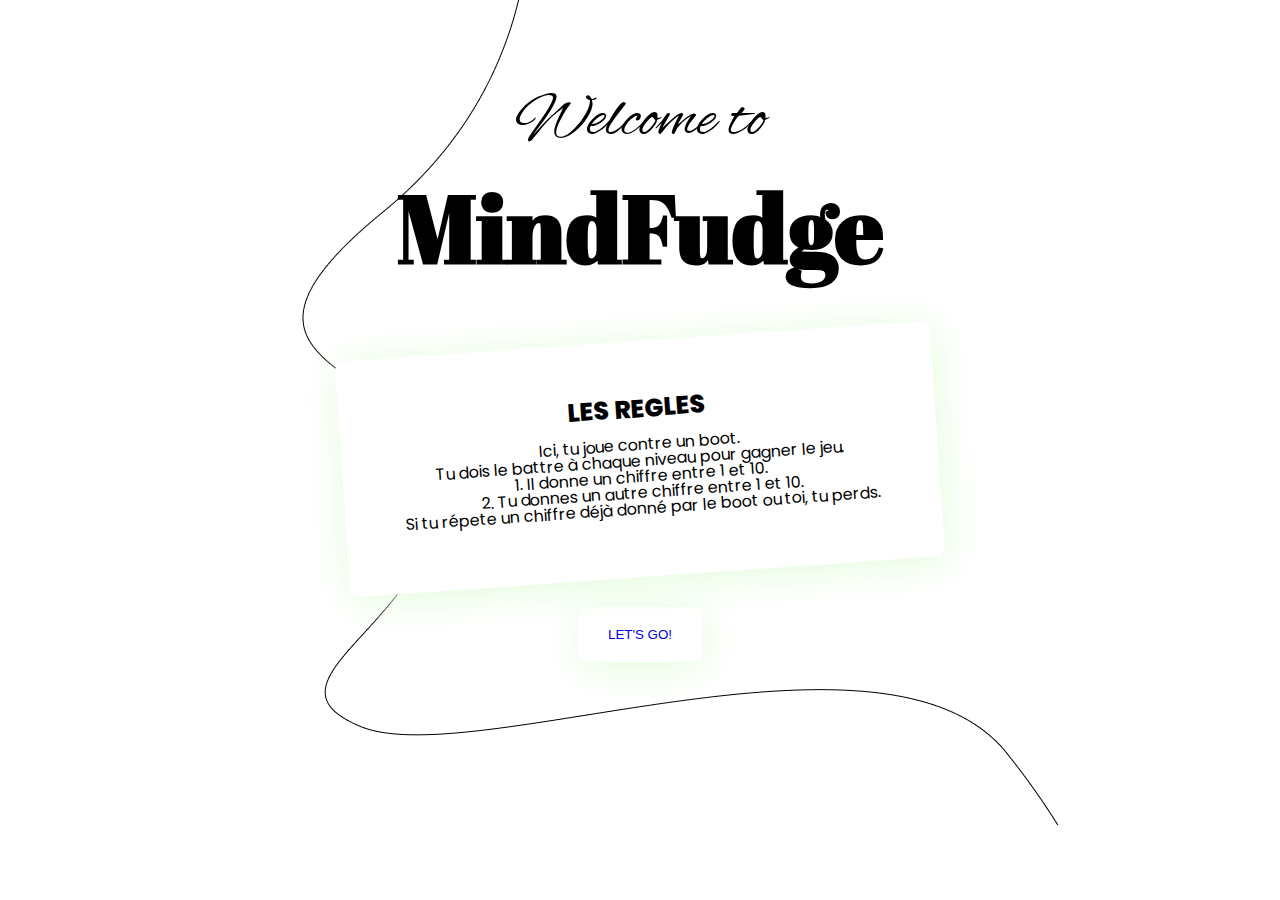
==== index.html @ 3fdd3903 "day1 update" ====
<!DOCTYPE html>
<html lang="en">
  <head>
    <meta charset="UTF-8" />
    <meta http-equiv="X-UA-Compatible" content="IE=edge" />
    <meta name="viewport" content="width=device-width, initial-scale=1.0" />
    <title>Game</title>
    <link rel="stylesheet" href="./css/style.css" />
    <script type="module" src="./indexaccueil.js"></script>
  </head>
  <body>
    <section id="hi">
      <p id="welcome">Welcome to</p>
      <h1 class="nameGame">MindFudge</h1>
      <div id="cartouche">
          <p>LES REGLES</p>
          <p>
            Ici, tu joue contre un boot.<br>
            Tu dois le battre à chaque niveau pour gagner le jeu.<br>
            1. Il donne un chiffre entre 1 et 10.<br> 
            2. Tu donnes un autre chiffre entre 1 et 10.<br>
            Si tu répete un chiffre déjà donné par le boot ou toi, tu perds.
          </p>
      </div>
    </section>
    <button id="letsGo"><a href="./levels.html">LET'S GO!</a></button>

    
  </body>
</html>
---- css/style.css ----
@import url('https://fonts.googleapis.com/css2?family=Alex+Brush&display=swap');
@import url('https://fonts.googleapis.com/css2?family=Abril+Fatface&display=swap');
@import url('https://fonts.googleapis.com/css2?family=Poppins:ital,wght@0,100;0,200;0,300;0,400;0,500;0,600;0,700;0,800;0,900;1,100;1,200;1,300;1,400;1,500;1,600;1,700;1,800;1,900&display=swap');

*{
    text-align: center;
    padding: 0;
    margin: 0;
    box-sizing: border-box;
}

body{
    background-color: rgb(255, 255, 255);
    background-image: url("./img/Vector\ 1.png");
    object-fit: cover;
    background-repeat: no-repeat;
    background-position: right 35% bottom 45%;
}

#welcome{
    font-family: "Alex Brush";
    font-size: 65px;
}

.nameGame{
    font-family: "Abril Fatface";
    font-size: 95px;
    margin-bottom: 50px;
}

#hi{
    display: flex;
    flex-direction: column;
    justify-content: center;
    align-content: center;
    margin-top: 80px;
}

#cartouche{
    font-family: "Poppins";
    width: fit-content;
    padding: 50px;
    margin: 0 auto;
    box-shadow: 2px 5px 40px  rgb(227, 252, 220);
    border-radius: 10px;
    transform: rotate(-4deg);
    line-height: 16px;
    background-color: rgb(255, 255, 255);
}

#cartouche p{
    padding: 10px;
}

#cartouche p:first-child{
    font-size: 25px;
    font-weight: 800;
}

#letsGo{
    border: none;
    padding: 20px 30px;
    margin-top: 30px;
    box-shadow: 2px 5px 40px  rgb(227, 252, 220);
    border-radius: 10px;
    background-color:  rgb(255, 255, 255);
    
}

#letsGo a{
    text-decoration: none;
}
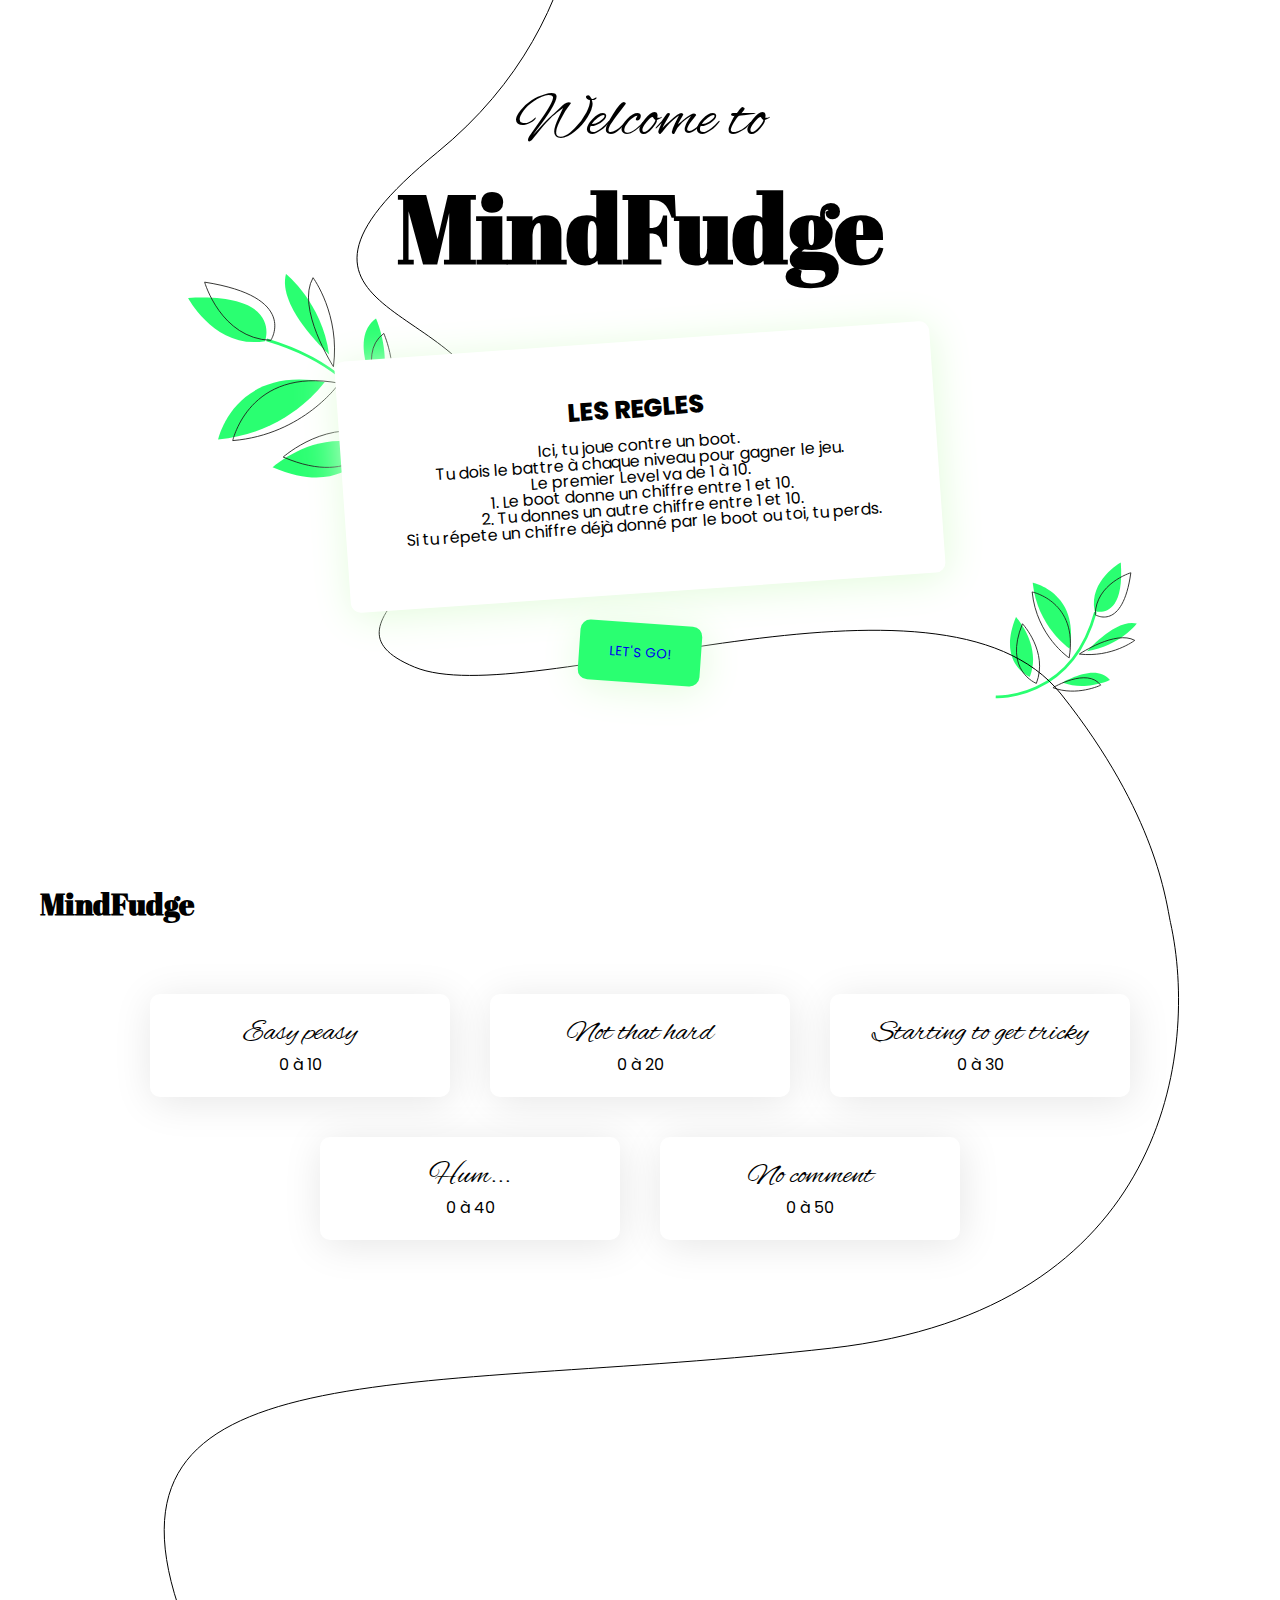
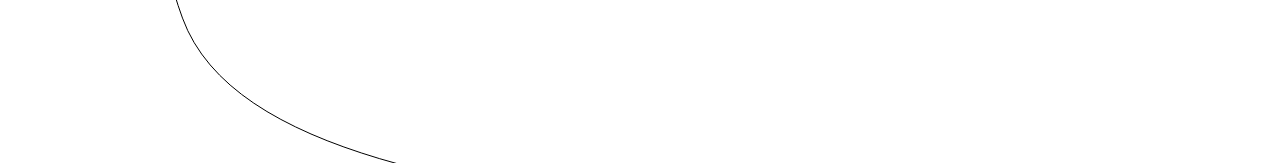
==== commit 0a15b27f: "update mer" ====
--- a/index.html
+++ b/index.html
@@ -8,23 +8,63 @@
     <link rel="stylesheet" href="./css/style.css" />
     <script type="module" src="./indexaccueil.js"></script>
   </head>
+
   <body>
-    <section id="hi">
-      <p id="welcome">Welcome to</p>
-      <h1 class="nameGame">MindFudge</h1>
-      <div id="cartouche">
+    <div id="main">
+      <section id="hi">
+        <p id="welcome">Welcome to</p>
+        <h1 class="nameGame">MindFudge</h1>
+        <div id="cartouche">
           <p>LES REGLES</p>
           <p>
-            Ici, tu joue contre un boot.<br>
-            Tu dois le battre à chaque niveau pour gagner le jeu.<br>
-            1. Il donne un chiffre entre 1 et 10.<br> 
-            2. Tu donnes un autre chiffre entre 1 et 10.<br>
+            Ici, tu joue contre un boot.<br />
+            Tu dois le battre à chaque niveau pour gagner le jeu.<br />
+            Le premier Level va de 1 à 10.<br />
+            1. Le boot donne un chiffre entre 1 et 10.<br />
+            2. Tu donnes un autre chiffre entre 1 et 10.<br />
             Si tu répete un chiffre déjà donné par le boot ou toi, tu perds.
           </p>
-      </div>
-    </section>
-    <button id="letsGo"><a href="./levels.html">LET'S GO!</a></button>
+        </div>
+      </section>
+      <button id="letsGo"><a href="#levels">LET'S GO!</a></button>
+    </div>
 
-    
+    <!-- LEVELS -->
+
+    <div id="levels">
+      <nav id="options">
+        <h2 class="nameGame plus">MindFudge</h2>
+      </nav>
+
+        <section class="levels">
+
+          <div class="boxes">
+            <p>Easy peasy</p>
+            <a href="./levelone.html">0 à 10</a>
+          </div>
+
+          <div class="boxes">
+            <p>Not that hard</p>
+            <a href="./levelone.html">0 à 20</a>
+          </div>
+
+          <div class="boxes">
+            <p>Starting to get tricky</p>
+            <a href="./levelone.html">0 à 30</a>
+          </div>
+
+          <div class="boxes">
+            <p>Hum...</p>
+            <a href="./levelone.html">0 à 40</a>
+          </div>
+
+          <div class="boxes">
+            <p>No comment</p>
+            <a href="./levelone.html">0 à 50</a>
+          </div>
+
+        </section>
+     
+    </div>
   </body>
 </html>
--- a/css/style.css
+++ b/css/style.css
@@ -7,14 +7,32 @@
     padding: 0;
     margin: 0;
     box-sizing: border-box;
+    font-family: "poppins";
+}
+
+html {
+    scroll-behavior: smooth;
+  }
+
+main{
+    height: 100vh;
+    background-image: url;
 }
 
 body{
     background-color: rgb(255, 255, 255);
-    background-image: url("./img/Vector\ 1.png");
-    object-fit: cover;
+    background-image: url("./img/Vector.svg"), url("./img/feuilles.svg") ;
+    object-fit: fill;
     background-repeat: no-repeat;
-    background-position: right 35% bottom 45%;
+    background-position: right 20% ;
+}
+
+#main a:visited{
+    color: black;
+}
+
+#main a:hover{
+    color: blanchedalmond;
 }
 
 #welcome{
@@ -58,15 +76,66 @@
 }
 
 #letsGo{
+    transform: rotate(4deg);
     border: none;
     padding: 20px 30px;
     margin-top: 30px;
+    margin-bottom: 20vh;
     box-shadow: 2px 5px 40px  rgb(227, 252, 220);
     border-radius: 10px;
-    background-color:  rgb(255, 255, 255);
+    background-color:  #2aff71;
     
 }
 
-#letsGo a{
+a{
     text-decoration: none;
-} +} 
+
+/* ------------------------------- LEVELS ----------------------- */
+
+#levels{
+    height: 100vh;
+}
+
+#levels a{
+    color: black;
+}
+
+#levels a:visited{
+    color: black;
+}
+
+#levels a:hover{
+    color: rgb(42, 255, 113);
+}
+
+.plus{
+ font-size: 30px;
+ text-align: start;
+ padding-left: 40px;
+ padding-top: 20px;
+}
+
+.boxes{
+    padding: 20px;
+    box-shadow: 2px 5px 40px  rgb(230, 230, 230);
+    width: 300px;
+    margin: 20px;
+    border-radius: 10px; 
+}
+
+.levels{
+    grid-template-columns: 40px 50px auto 50px 40px;
+    grid-template-rows: 25% 100px auto;
+    display: flex;
+    flex-flow: row wrap;
+    align-content: center;
+    margin: auto 0;
+    justify-content: center;
+    
+}
+
+.boxes p {
+    font-family: "Alex Brush";
+    font-size: 30px;
+}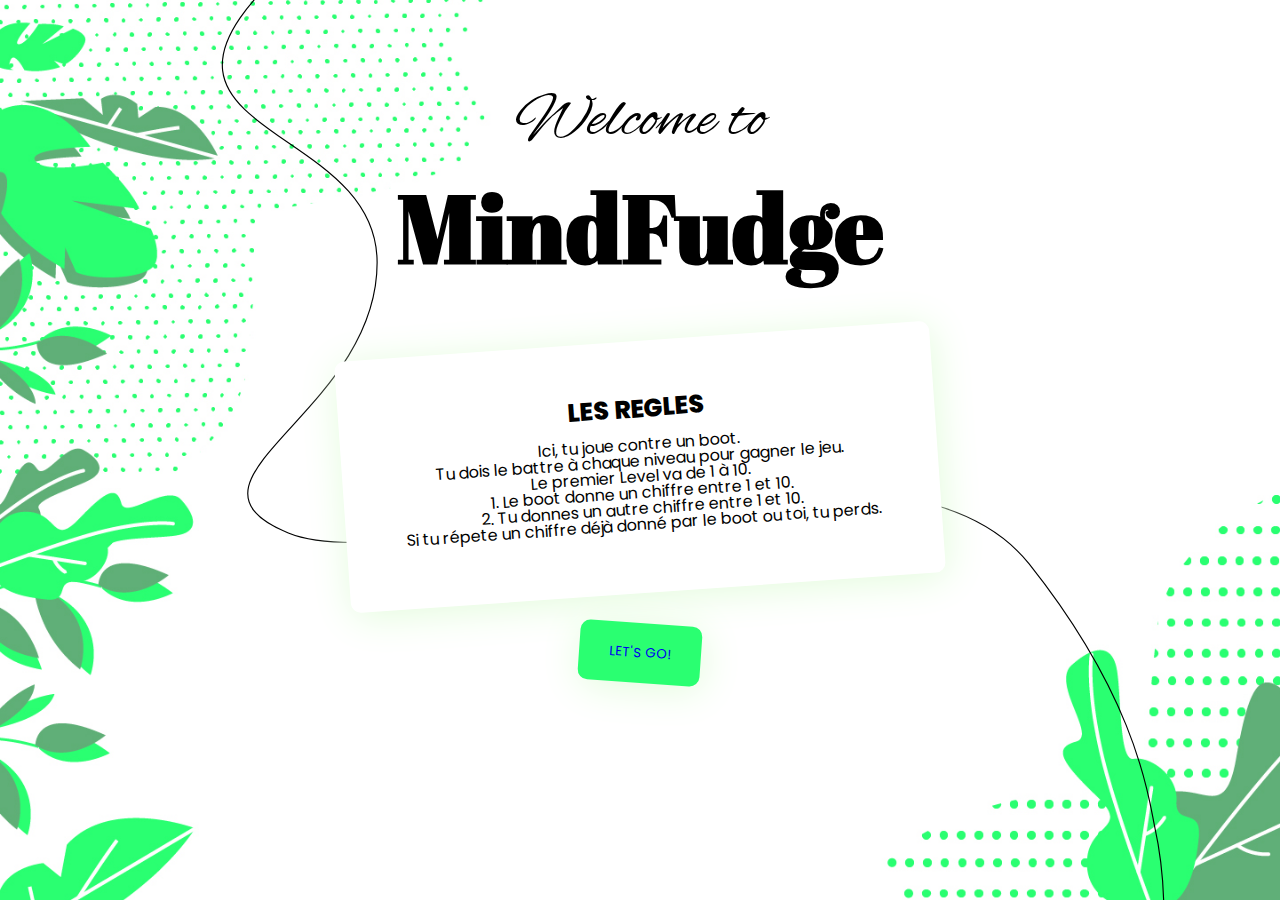
==== commit 754b04f8: "new update" ====
--- a/index.html
+++ b/index.html
@@ -26,45 +26,9 @@
           </p>
         </div>
       </section>
-      <button id="letsGo"><a href="#levels">LET'S GO!</a></button>
+      <button id="letsGo"><a href="./levelone.html">LET'S GO!</a></button>
     </div>
 
-    <!-- LEVELS -->
-
-    <div id="levels">
-      <nav id="options">
-        <h2 class="nameGame plus">MindFudge</h2>
-      </nav>
-
-        <section class="levels">
-
-          <div class="boxes">
-            <p>Easy peasy</p>
-            <a href="./levelone.html">0 à 10</a>
-          </div>
-
-          <div class="boxes">
-            <p>Not that hard</p>
-            <a href="./levelone.html">0 à 20</a>
-          </div>
-
-          <div class="boxes">
-            <p>Starting to get tricky</p>
-            <a href="./levelone.html">0 à 30</a>
-          </div>
-
-          <div class="boxes">
-            <p>Hum...</p>
-            <a href="./levelone.html">0 à 40</a>
-          </div>
-
-          <div class="boxes">
-            <p>No comment</p>
-            <a href="./levelone.html">0 à 50</a>
-          </div>
-
-        </section>
-     
-    </div>
+    
   </body>
 </html>
--- a/css/style.css
+++ b/css/style.css
@@ -10,21 +10,19 @@
     font-family: "poppins";
 }
 
-html {
-    scroll-behavior: smooth;
-  }
 
 main{
     height: 100vh;
-    background-image: url;
+    width: 100vw;
 }
 
 body{
     background-color: rgb(255, 255, 255);
-    background-image: url("./img/Vector.svg"), url("./img/feuilles.svg") ;
+    background-image: url("./img/Vector.svg"), url("./img/welcome.jpg") ;
     object-fit: fill;
     background-repeat: no-repeat;
-    background-position: right 20% ;
+    background-position: right 20%;
+    background-size: cover;
 }
 
 #main a:visited{
@@ -90,52 +88,3 @@
 a{
     text-decoration: none;
 } 
-
-/* ------------------------------- LEVELS ----------------------- */
-
-#levels{
-    height: 100vh;
-}
-
-#levels a{
-    color: black;
-}
-
-#levels a:visited{
-    color: black;
-}
-
-#levels a:hover{
-    color: rgb(42, 255, 113);
-}
-
-.plus{
- font-size: 30px;
- text-align: start;
- padding-left: 40px;
- padding-top: 20px;
-}
-
-.boxes{
-    padding: 20px;
-    box-shadow: 2px 5px 40px  rgb(230, 230, 230);
-    width: 300px;
-    margin: 20px;
-    border-radius: 10px; 
-}
-
-.levels{
-    grid-template-columns: 40px 50px auto 50px 40px;
-    grid-template-rows: 25% 100px auto;
-    display: flex;
-    flex-flow: row wrap;
-    align-content: center;
-    margin: auto 0;
-    justify-content: center;
-    
-}
-
-.boxes p {
-    font-family: "Alex Brush";
-    font-size: 30px;
-}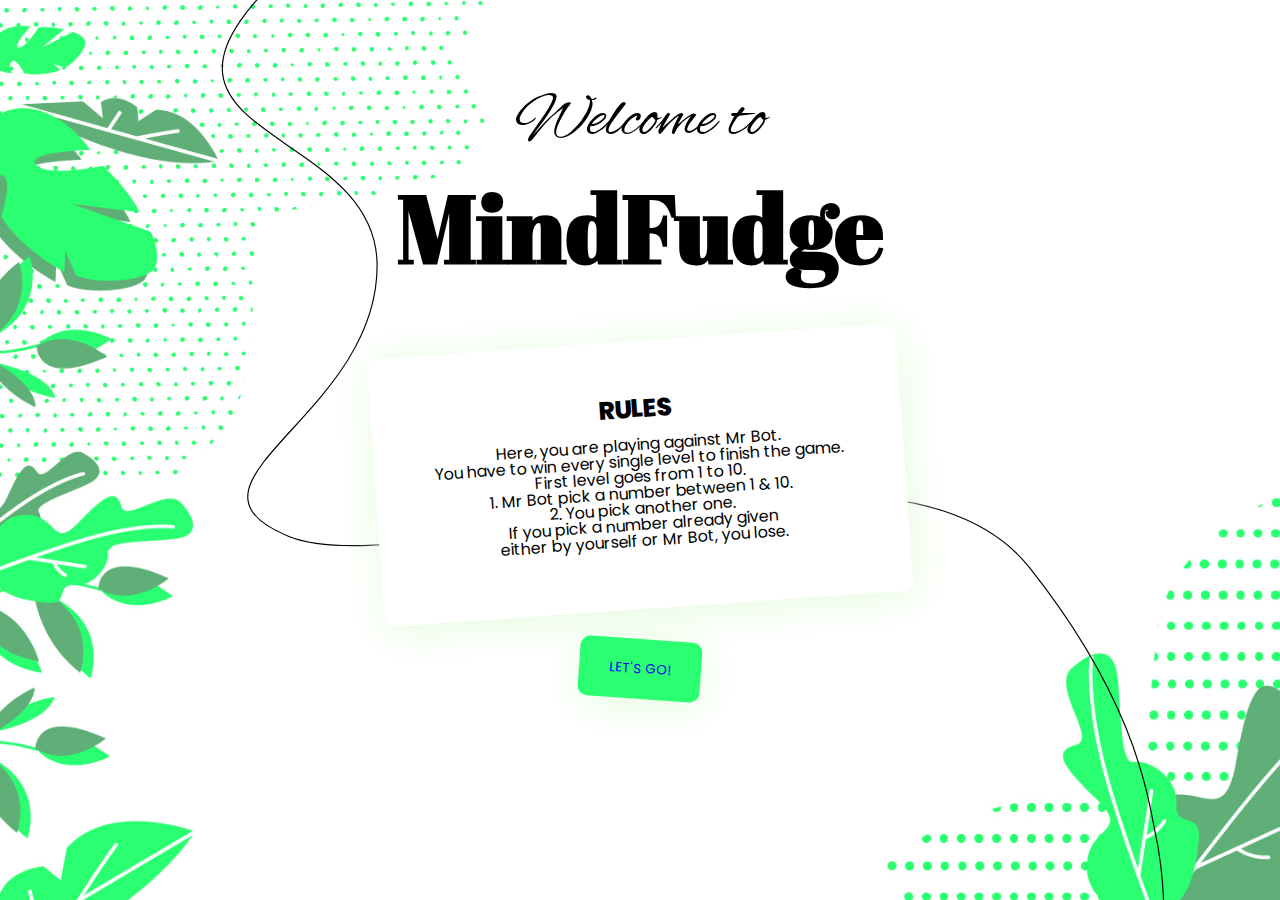
==== commit 6187dbd7: "update" ====
--- a/index.html
+++ b/index.html
@@ -15,14 +15,14 @@
         <p id="welcome">Welcome to</p>
         <h1 class="nameGame">MindFudge</h1>
         <div id="cartouche">
-          <p>LES REGLES</p>
+          <p>RULES</p>
           <p>
-            Ici, tu joue contre un boot.<br />
-            Tu dois le battre à chaque niveau pour gagner le jeu.<br />
-            Le premier Level va de 1 à 10.<br />
-            1. Le boot donne un chiffre entre 1 et 10.<br />
-            2. Tu donnes un autre chiffre entre 1 et 10.<br />
-            Si tu répete un chiffre déjà donné par le boot ou toi, tu perds.
+            Here, you are playing against Mr Bot.<br />
+            You have to win every single level to finish the game.<br />
+            First level goes from 1 to 10.<br />
+            1. Mr Bot pick a number between 1 & 10.<br />
+            2. You pick another one.<br />
+            If you pick a number already given <br>either by yourself or Mr Bot, you lose.
           </p>
         </div>
       </section>
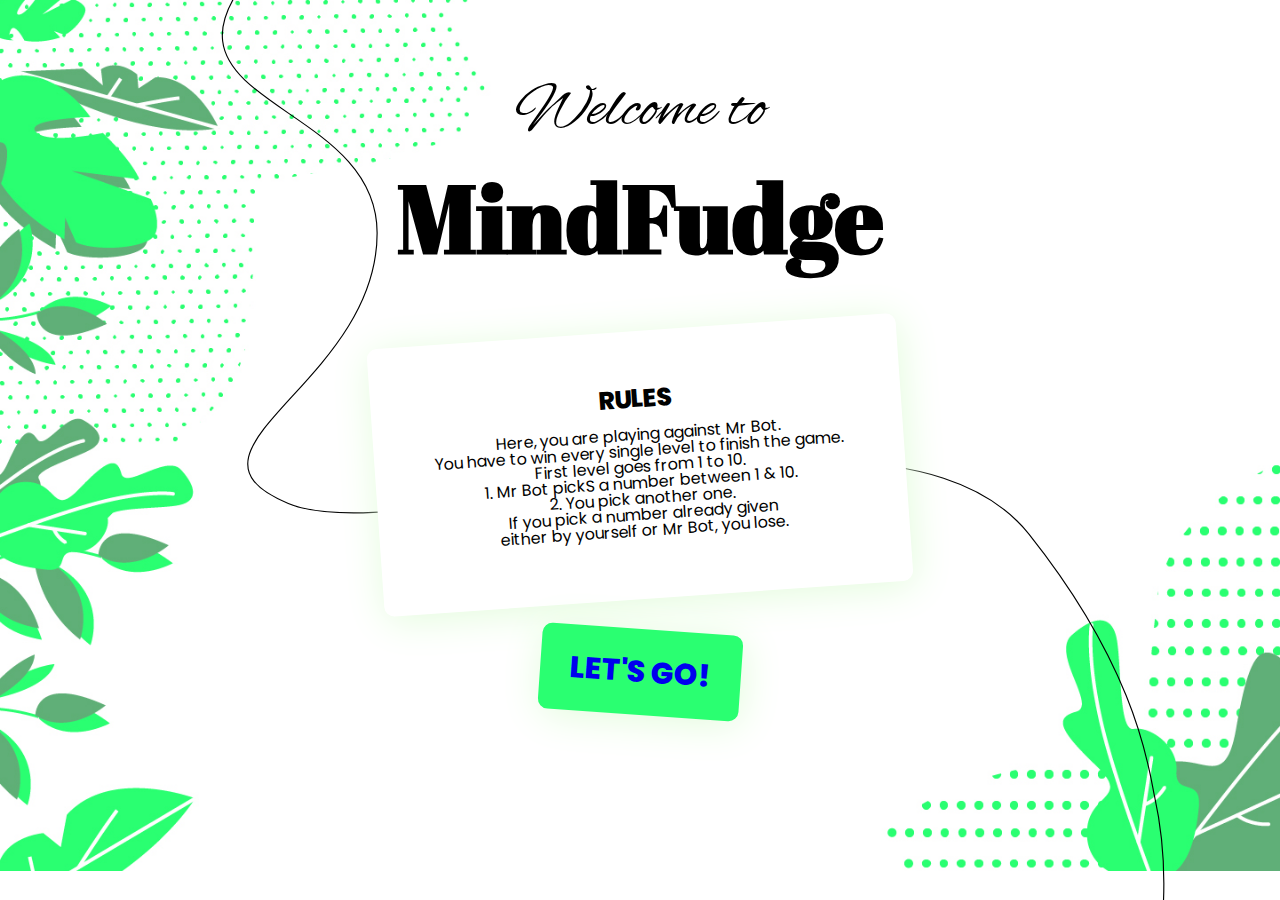
==== commit a5a8df0d: "update" ====
--- a/index.html
+++ b/index.html
@@ -20,7 +20,7 @@
             Here, you are playing against Mr Bot.<br />
             You have to win every single level to finish the game.<br />
             First level goes from 1 to 10.<br />
-            1. Mr Bot pick a number between 1 & 10.<br />
+            1. Mr Bot pickS a number between 1 & 10.<br />
             2. You pick another one.<br />
             If you pick a number already given <br>either by yourself or Mr Bot, you lose.
           </p>
--- a/css/style.css
+++ b/css/style.css
@@ -19,7 +19,6 @@
 body{
     background-color: rgb(255, 255, 255);
     background-image: url("./img/Vector.svg"), url("./img/welcome.jpg") ;
-    object-fit: fill;
     background-repeat: no-repeat;
     background-position: right 20%;
     background-size: cover;
@@ -49,7 +48,7 @@
     flex-direction: column;
     justify-content: center;
     align-content: center;
-    margin-top: 80px;
+    margin-top: 70px;
 }
 
 #cartouche{
@@ -78,12 +77,13 @@
     border: none;
     padding: 20px 30px;
     margin-top: 30px;
-    margin-bottom: 20vh;
     box-shadow: 2px 5px 40px  rgb(227, 252, 220);
     border-radius: 10px;
     background-color:  #2aff71;
-    
+    font-weight: 800;
+    font-size: 30px;
 }
+
 
 a{
     text-decoration: none;
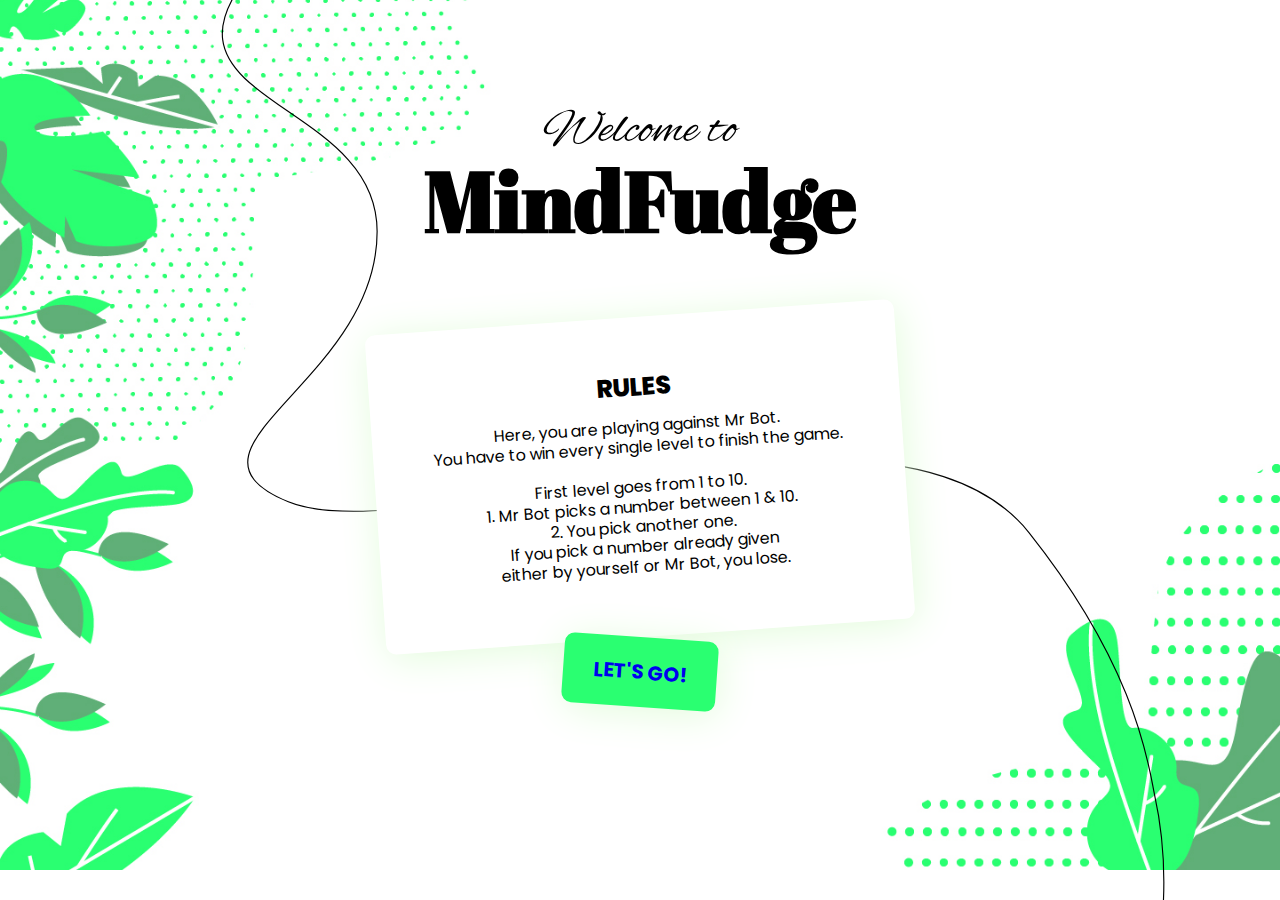
==== commit 0f40b4ef: "last changes" ====
--- a/index.html
+++ b/index.html
@@ -19,16 +19,16 @@
           <p>
             Here, you are playing against Mr Bot.<br />
             You have to win every single level to finish the game.<br />
+            <br />
             First level goes from 1 to 10.<br />
-            1. Mr Bot pickS a number between 1 & 10.<br />
+            1. Mr Bot picks a number between 1 & 10.<br />
             2. You pick another one.<br />
-            If you pick a number already given <br>either by yourself or Mr Bot, you lose.
+            If you pick a number already given <br />either by yourself or Mr
+            Bot, you lose.
           </p>
         </div>
       </section>
       <button id="letsGo"><a href="./levelone.html">LET'S GO!</a></button>
     </div>
-
-    
   </body>
 </html>
--- a/css/style.css
+++ b/css/style.css
@@ -1,90 +1,102 @@
-@import url('https://fonts.googleapis.com/css2?family=Alex+Brush&display=swap');
-@import url('https://fonts.googleapis.com/css2?family=Abril+Fatface&display=swap');
-@import url('https://fonts.googleapis.com/css2?family=Poppins:ital,wght@0,100;0,200;0,300;0,400;0,500;0,600;0,700;0,800;0,900;1,100;1,200;1,300;1,400;1,500;1,600;1,700;1,800;1,900&display=swap');
+@import url("https://fonts.googleapis.com/css2?family=Alex+Brush&display=swap");
+@import url("https://fonts.googleapis.com/css2?family=Abril+Fatface&display=swap");
+@import url("https://fonts.googleapis.com/css2?family=Poppins:ital,wght@0,100;0,200;0,300;0,400;0,500;0,600;0,700;0,800;0,900;1,100;1,200;1,300;1,400;1,500;1,600;1,700;1,800;1,900&display=swap");
 
-*{
-    text-align: center;
-    padding: 0;
-    margin: 0;
-    box-sizing: border-box;
-    font-family: "poppins";
+* {
+  text-align: center;
+  padding: 0;
+  margin: 0;
+  box-sizing: border-box;
+  font-family: "poppins";
 }
 
-
-main{
-    height: 100vh;
-    width: 100vw;
+main {
+  height: 100vh;
+  width: 100vw;
 }
 
-body{
-    background-color: rgb(255, 255, 255);
-    background-image: url("./img/Vector.svg"), url("./img/welcome.jpg") ;
-    background-repeat: no-repeat;
-    background-position: right 20%;
-    background-size: cover;
+body {
+  background-color: rgb(255, 255, 255);
+  background-image: url("./img/Vector.svg"), url("./img/welcome.jpg");
+  background-repeat: no-repeat;
+  background-position: right 20%;
+  background-size: cover;
 }
 
-#main a:visited{
-    color: black;
+/* BUTTON LINK ----------------------------------------- */
+
+a {
+  text-decoration: none;
 }
 
-#main a:hover{
-    color: blanchedalmond;
+a:visited {
+  color: black;
 }
 
-#welcome{
-    font-family: "Alex Brush";
-    font-size: 65px;
+a:hover {
+  color: blanchedalmond;
 }
 
-.nameGame{
-    font-family: "Abril Fatface";
-    font-size: 95px;
-    margin-bottom: 50px;
+/* WELCOME TO TEXT ----------------------------------------- */
+
+#welcome {
+  font-family: "Alex Brush";
+  font-size: 50px;
+  margin-top: 60px;
 }
 
-#hi{
-    display: flex;
-    flex-direction: column;
-    justify-content: center;
-    align-content: center;
-    margin-top: 70px;
+/* MINDFUDGE TEXT----------------------------------------- */
+
+.nameGame {
+  font-family: "Abril Fatface";
+  font-size: 85px;
+  margin-bottom: 60px;
+  margin-top: -20px;
 }
 
-#cartouche{
-    font-family: "Poppins";
-    width: fit-content;
-    padding: 50px;
-    margin: 0 auto;
-    box-shadow: 2px 5px 40px  rgb(227, 252, 220);
-    border-radius: 10px;
-    transform: rotate(-4deg);
-    line-height: 16px;
-    background-color: rgb(255, 255, 255);
+/* SECTION ----------------------------------------- */
+
+#hi {
+  display: flex;
+  flex-direction: column;
+  justify-content: center;
+  align-content: center;
+  margin-top: 40px;
 }
 
-#cartouche p{
-    padding: 10px;
+/* RECTANGLE INFOS ----------------------------------------- */
+
+#cartouche {
+  font-family: "Poppins";
+  width: fit-content;
+  padding: 50px;
+  margin: 0 auto;
+  box-shadow: 2px 5px 40px rgb(227, 252, 220);
+  border-radius: 10px;
+  transform: rotate(-4deg);
+  line-height: 20px;
+  background-color: rgb(255, 255, 255);
 }
 
-#cartouche p:first-child{
-    font-size: 25px;
-    font-weight: 800;
+#cartouche p {
+  padding: 10px;
 }
 
-#letsGo{
-    transform: rotate(4deg);
-    border: none;
-    padding: 20px 30px;
-    margin-top: 30px;
-    box-shadow: 2px 5px 40px  rgb(227, 252, 220);
-    border-radius: 10px;
-    background-color:  #2aff71;
-    font-weight: 800;
-    font-size: 30px;
+#cartouche p:first-child {
+  font-size: 25px;
+  font-weight: 800;
 }
 
+/* BOUTON VERT ----------------------------------------- */
 
-a{
-    text-decoration: none;
-} 
+#letsGo {
+  transform: rotate(4deg);
+  border: none;
+  padding: 20px 30px;
+  margin-top: 0px;
+  box-shadow: 2px 5px 40px rgb(227, 252, 220);
+  border-radius: 10px;
+  background-color: #2aff71;
+  font-weight: 700;
+  font-size: 20px;
+}
